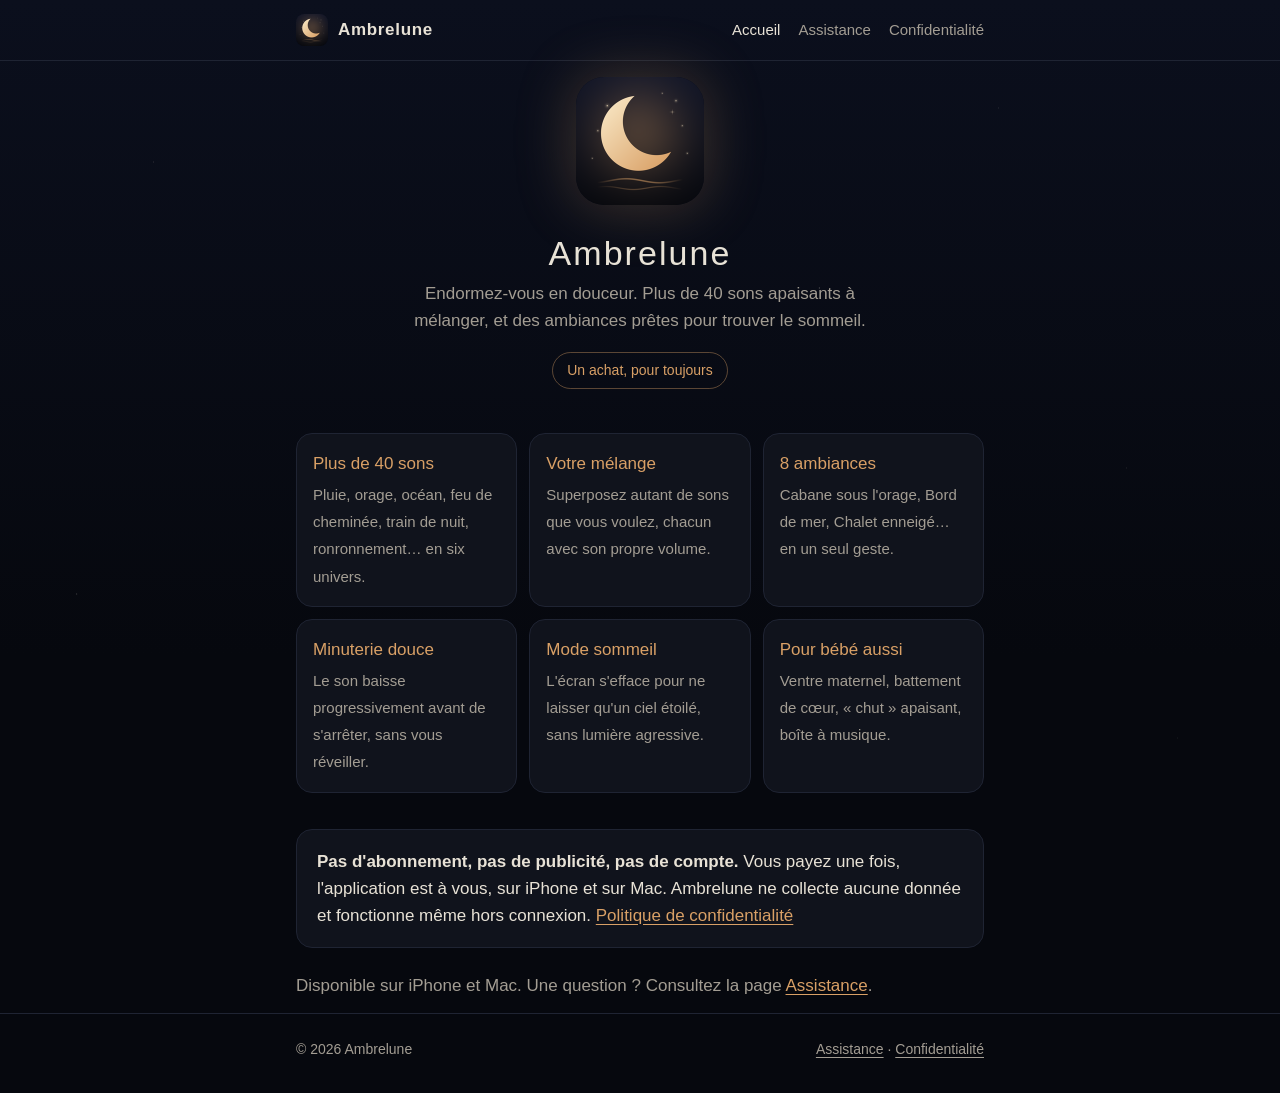
==== index.html @ d39388f0 "feat: site d'Ambrelune (accueil, assistance, confidentialité)" ====
<!doctype html>
<html lang="fr">
<head>
  <meta charset="utf-8">
  <meta name="viewport" content="width=device-width, initial-scale=1">
  <title>Ambrelune - Sons pour dormir</title>
  <meta name="description" content="Plus de 40 sons apaisants et 8 ambiances pour trouver le sommeil. Un seul achat, sans abonnement, sans publicité, sans compte.">
  <meta name="theme-color" content="#06080e">
  <link rel="icon" type="image/png" href="favicon.png">
  <link rel="apple-touch-icon" href="icon.png">
  <link rel="stylesheet" href="style.css">
</head>
<body>
  <header class="site">
    <div class="wrap">
      <a class="brand" href="./"><img src="favicon.png" alt=""><span>Ambrelune</span></a>
      <nav>
        <a href="./" aria-current="page">Accueil</a>
        <a href="assistance.html">Assistance</a>
        <a href="confidentialite.html">Confidentialité</a>
      </nav>
    </div>
  </header>

  <main class="wrap">
    <section class="hero">
      <img src="icon.png" alt="Icône d'Ambrelune">
      <h1>Ambrelune</h1>
      <p>Endormez-vous en douceur. Plus de 40 sons apaisants à mélanger, et des ambiances prêtes pour trouver le sommeil.</p>
      <span class="badge">Un achat, pour toujours</span>
    </section>

    <ul class="features">
      <li><strong>Plus de 40 sons</strong><span>Pluie, orage, océan, feu de cheminée, train de nuit, ronronnement… en six univers.</span></li>
      <li><strong>Votre mélange</strong><span>Superposez autant de sons que vous voulez, chacun avec son propre volume.</span></li>
      <li><strong>8 ambiances</strong><span>Cabane sous l'orage, Bord de mer, Chalet enneigé… en un seul geste.</span></li>
      <li><strong>Minuterie douce</strong><span>Le son baisse progressivement avant de s'arrêter, sans vous réveiller.</span></li>
      <li><strong>Mode sommeil</strong><span>L'écran s'efface pour ne laisser qu'un ciel étoilé, sans lumière agressive.</span></li>
      <li><strong>Pour bébé aussi</strong><span>Ventre maternel, battement de cœur, « chut » apaisant, boîte à musique.</span></li>
    </ul>

    <div class="card">
      <p><strong>Pas d'abonnement, pas de publicité, pas de compte.</strong> Vous payez une fois, l'application est à vous, sur iPhone et sur Mac. Ambrelune ne collecte aucune donnée et fonctionne même hors connexion. <a href="confidentialite.html">Politique de confidentialité</a></p>
    </div>

    <p class="muted">Disponible sur iPhone et Mac. Une question ? Consultez la page <a href="assistance.html">Assistance</a>.</p>
  </main>

  <footer>
    <div class="wrap">
      <span>© 2026 Ambrelune</span>
      <span><a href="assistance.html">Assistance</a> · <a href="confidentialite.html">Confidentialité</a></span>
    </div>
  </footer>
</body>
</html>
---- style.css ----
:root {
  --bg: #06080e;
  --bg-top: #0b0f1d;
  --surface: #10131c;
  --border: #1f2433;
  --text: #e8e2d6;
  --muted: #a39d93;
  --accent: #d9a066;
  --accent-strong: #f0c08a;
  color-scheme: dark;
}

* { box-sizing: border-box; }

html { -webkit-text-size-adjust: 100%; }

body {
  margin: 0;
  min-height: 100vh;
  background: var(--bg) linear-gradient(180deg, var(--bg-top) 0%, var(--bg) 60%) no-repeat;
  color: var(--text);
  font: 17px/1.6 -apple-system, BlinkMacSystemFont, "Segoe UI", Roboto, "Helvetica Neue", Arial, sans-serif;
}

/* Ciel étoilé discret, sans image ni script */
body::before {
  content: "";
  position: fixed;
  inset: 0;
  z-index: -1;
  pointer-events: none;
  background-image:
    radial-gradient(1px 1px at 12% 18%, rgba(232, 226, 214, .55), transparent 60%),
    radial-gradient(1px 1px at 78% 12%, rgba(232, 226, 214, .45), transparent 60%),
    radial-gradient(1.5px 1.5px at 64% 32%, rgba(232, 226, 214, .5), transparent 60%),
    radial-gradient(1px 1px at 30% 44%, rgba(232, 226, 214, .35), transparent 60%),
    radial-gradient(1px 1px at 88% 52%, rgba(232, 226, 214, .4), transparent 60%),
    radial-gradient(1.5px 1.5px at 6% 66%, rgba(232, 226, 214, .35), transparent 60%),
    radial-gradient(1px 1px at 50% 8%, rgba(232, 226, 214, .5), transparent 60%),
    radial-gradient(1px 1px at 92% 82%, rgba(232, 226, 214, .3), transparent 60%);
  animation: twinkle 8s ease-in-out infinite alternate;
}
@keyframes twinkle { from { opacity: .6; } to { opacity: 1; } }
@media (prefers-reduced-motion: reduce) { body::before { animation: none; } }

a { color: var(--accent); text-underline-offset: 3px; }
a:hover { color: var(--accent-strong); }

.wrap {
  max-width: 720px;
  margin: 0 auto;
  padding: 0 16px;
}

header.site { border-bottom: 1px solid var(--border); }
header.site .wrap {
  display: flex;
  align-items: center;
  justify-content: space-between;
  gap: 16px;
  padding-top: 14px;
  padding-bottom: 14px;
}
.brand {
  display: flex;
  align-items: center;
  gap: 10px;
  color: var(--text);
  font-weight: 600;
  letter-spacing: .04em;
  text-decoration: none;
}
.brand img { width: 32px; height: 32px; border-radius: 8px; }
nav { display: flex; gap: 18px; font-size: 15px; }
nav a { color: var(--muted); text-decoration: none; }
nav a:hover, nav a[aria-current="page"] { color: var(--text); }

main { padding: 40px 0 56px; }

.hero { text-align: center; padding: 16px 0 8px; }
.hero img {
  width: 128px;
  height: 128px;
  border-radius: 28px;
  box-shadow: 0 0 60px rgba(217, 160, 102, .28);
  animation: breathe 6s ease-in-out infinite;
}
@keyframes breathe {
  0%, 100% { box-shadow: 0 0 40px rgba(217, 160, 102, .18); }
  50% { box-shadow: 0 0 72px rgba(217, 160, 102, .34); }
}
@media (prefers-reduced-motion: reduce) { .hero img { animation: none; } }
.hero h1 { margin: 20px 0 6px; font-size: 34px; font-weight: 300; letter-spacing: .06em; line-height: 1.2; }
.hero p { margin: 0 auto; max-width: 480px; color: var(--muted); }
.badge {
  display: inline-block;
  margin-top: 18px;
  padding: 6px 14px;
  border: 1px solid rgba(217, 160, 102, .4);
  border-radius: 999px;
  color: var(--accent);
  font-size: 14px;
}

h1 { font-size: 28px; font-weight: 400; line-height: 1.25; margin: 0 0 8px; }
h2 { font-size: 20px; font-weight: 500; margin: 36px 0 10px; }
h3 { font-size: 17px; margin: 24px 0 6px; }
p, ul { margin: 0 0 14px; }
ul { padding-left: 22px; }
li { margin-bottom: 6px; }
.muted { color: var(--muted); }

.features {
  display: grid;
  grid-template-columns: repeat(auto-fit, minmax(200px, 1fr));
  gap: 12px;
  margin: 36px 0;
  padding: 0;
  list-style: none;
}
.features li {
  margin: 0;
  padding: 16px;
  background: var(--surface);
  border: 1px solid var(--border);
  border-radius: 16px;
}
.features strong { display: block; color: var(--accent); font-weight: 500; margin-bottom: 4px; }
.features span { color: var(--muted); font-size: 15px; }

.card {
  margin: 24px 0;
  padding: 18px 20px;
  background: var(--surface);
  border: 1px solid var(--border);
  border-radius: 16px;
}
.card p:last-child { margin-bottom: 0; }

details {
  border-bottom: 1px solid var(--border);
  padding: 14px 0;
}
summary { cursor: pointer; font-weight: 500; }
details p { margin: 10px 0 0; color: var(--muted); }

footer {
  border-top: 1px solid var(--border);
  padding: 24px 0 32px;
  font-size: 14px;
  color: var(--muted);
}
footer .wrap { display: flex; flex-wrap: wrap; gap: 8px 20px; justify-content: space-between; }
footer a { color: var(--muted); }

@media (max-width: 480px) {
  nav { gap: 12px; font-size: 14px; }
  .brand span { display: none; }
  .hero h1 { font-size: 28px; }
}
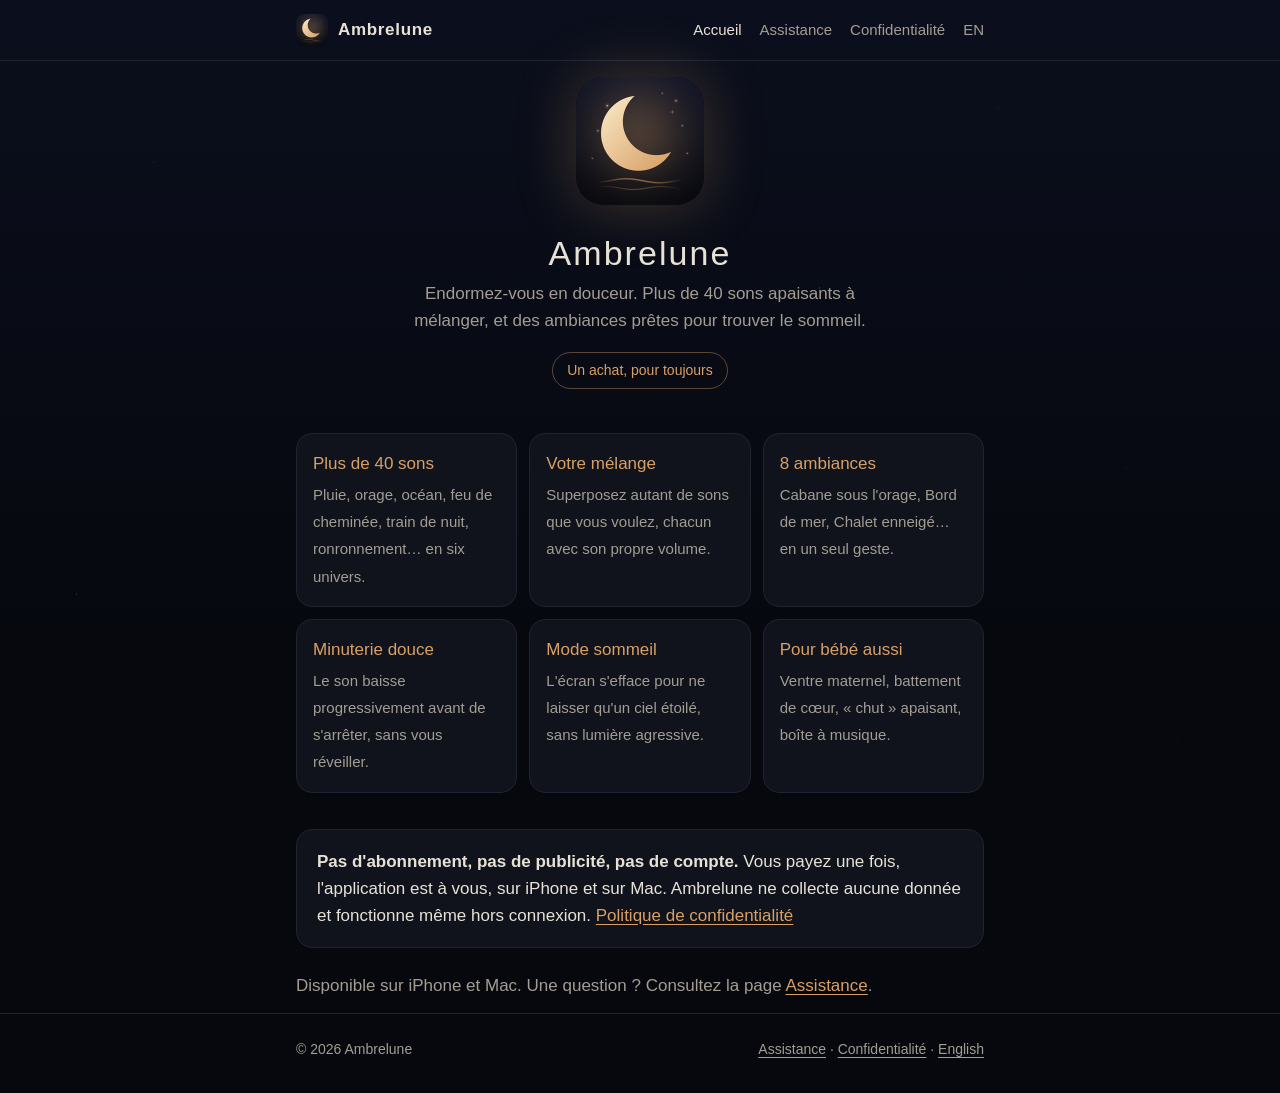
==== commit 7ffd4b3a: "feat: version anglaise du site (accueil, support, confidentialité)" ====
--- a/index.html
+++ b/index.html
@@ -8,6 +8,7 @@
   <meta name="theme-color" content="#06080e">
   <link rel="icon" type="image/png" href="favicon.png">
   <link rel="apple-touch-icon" href="icon.png">
+  <link rel="alternate" hreflang="en" href="en/">
   <link rel="stylesheet" href="style.css">
 </head>
 <body>
@@ -18,6 +19,7 @@
         <a href="./" aria-current="page">Accueil</a>
         <a href="assistance.html">Assistance</a>
         <a href="confidentialite.html">Confidentialité</a>
+        <a href="en/" lang="en">EN</a>
       </nav>
     </div>
   </header>
@@ -49,7 +51,7 @@
   <footer>
     <div class="wrap">
       <span>© 2026 Ambrelune</span>
-      <span><a href="assistance.html">Assistance</a> · <a href="confidentialite.html">Confidentialité</a></span>
+      <span><a href="assistance.html">Assistance</a> · <a href="confidentialite.html">Confidentialité</a> · <a href="en/" lang="en">English</a></span>
     </div>
   </footer>
 </body>
